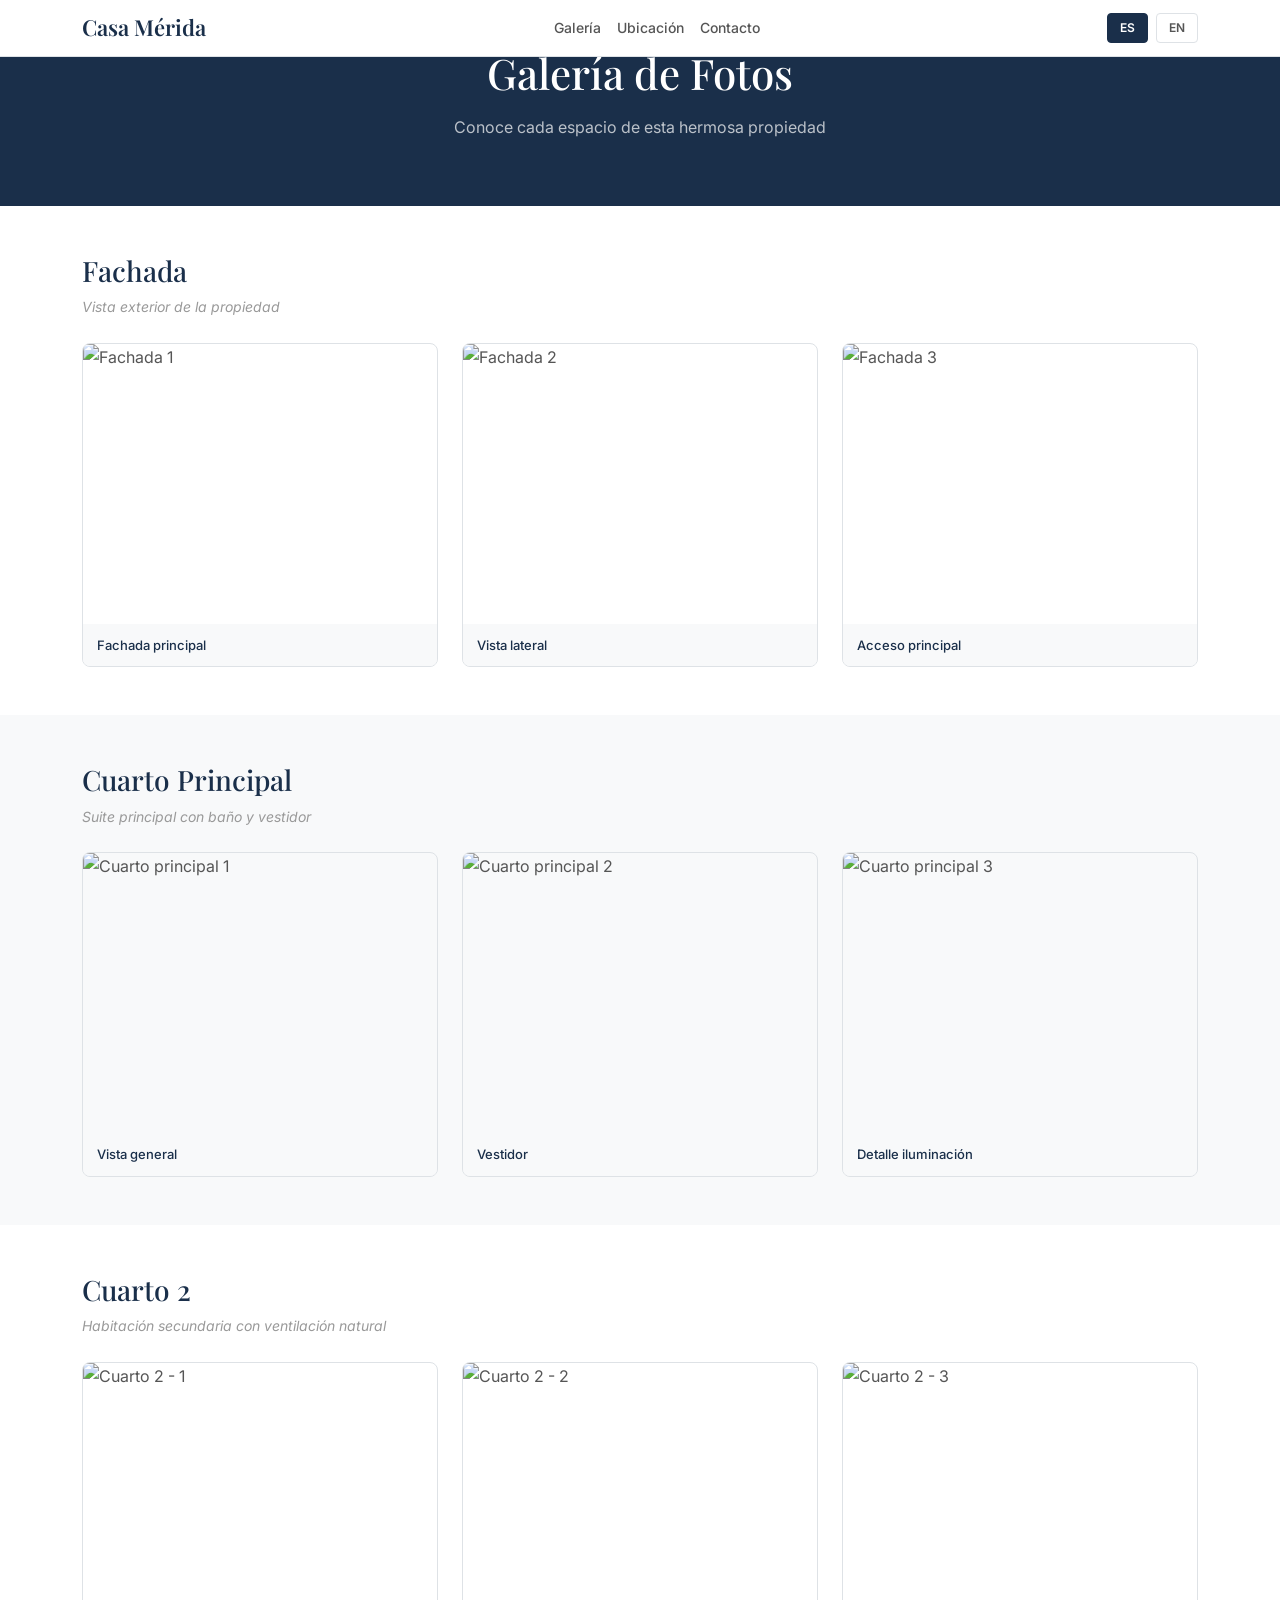
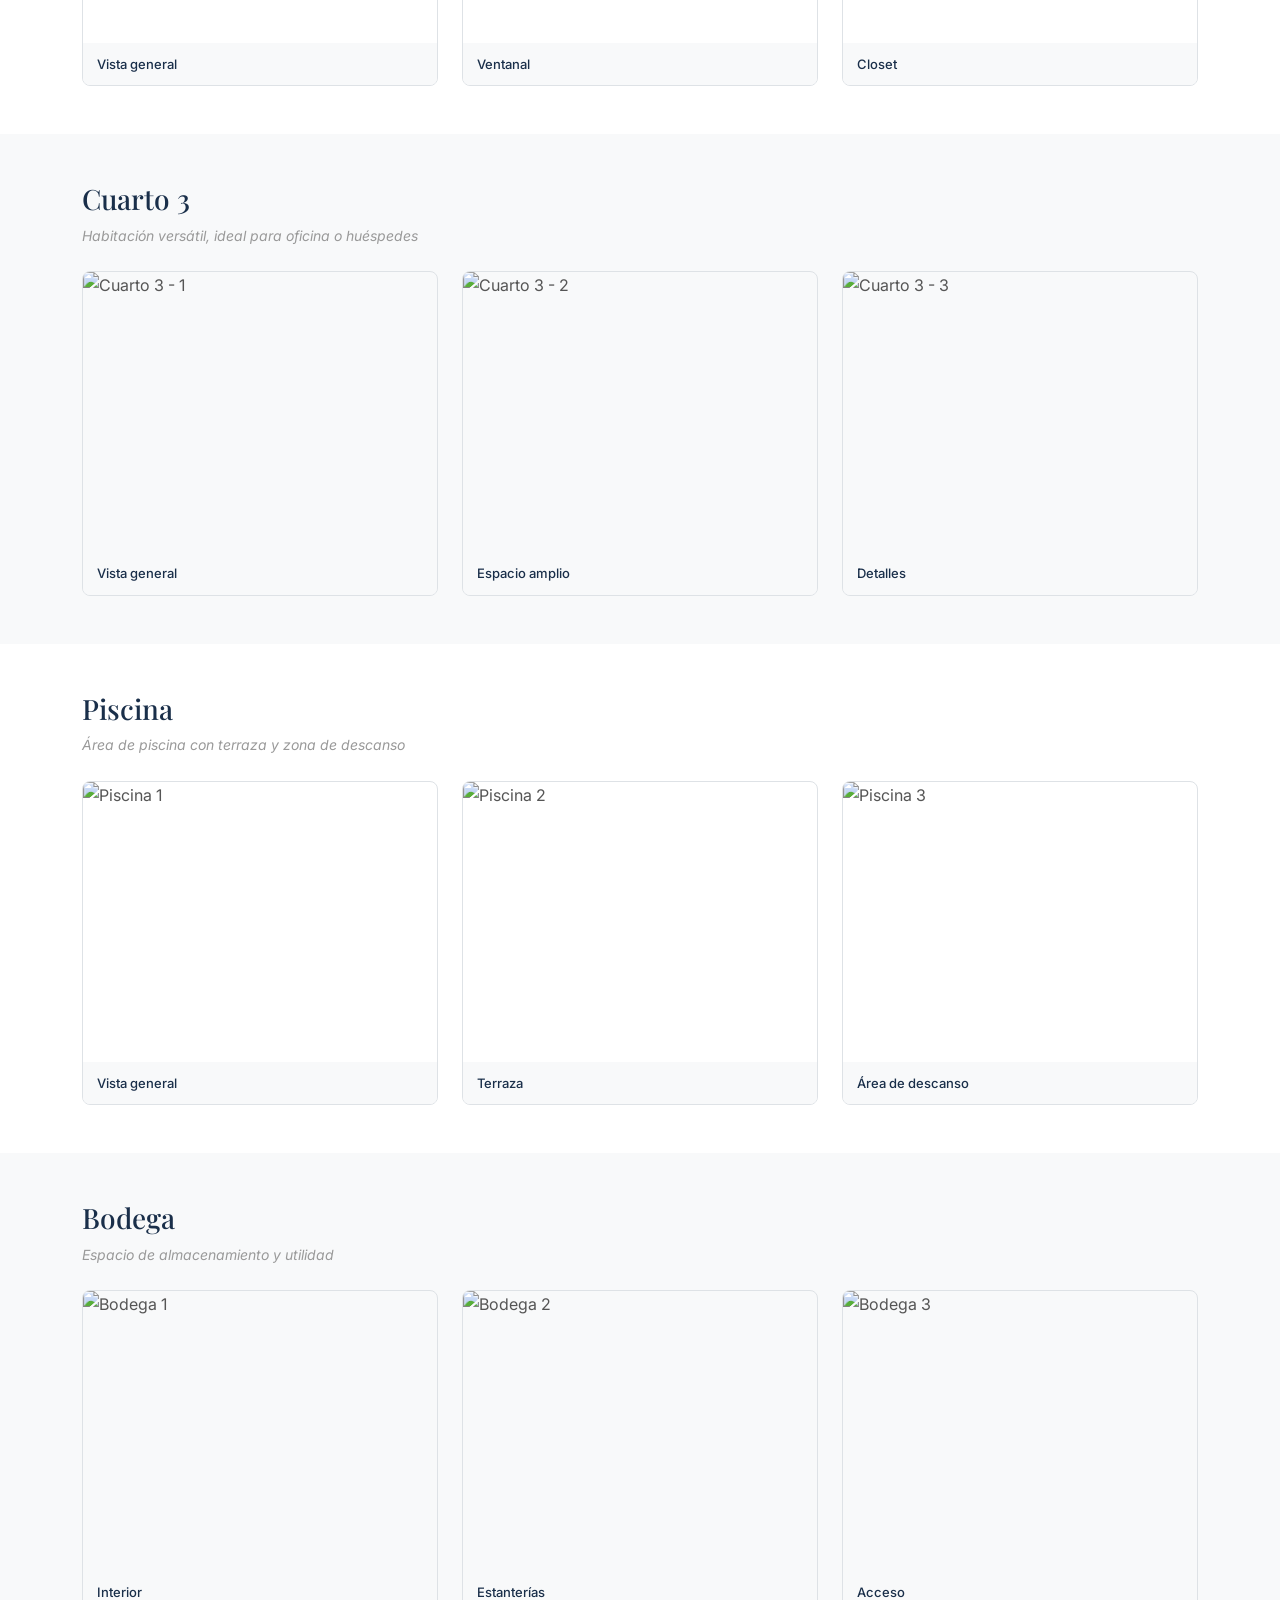
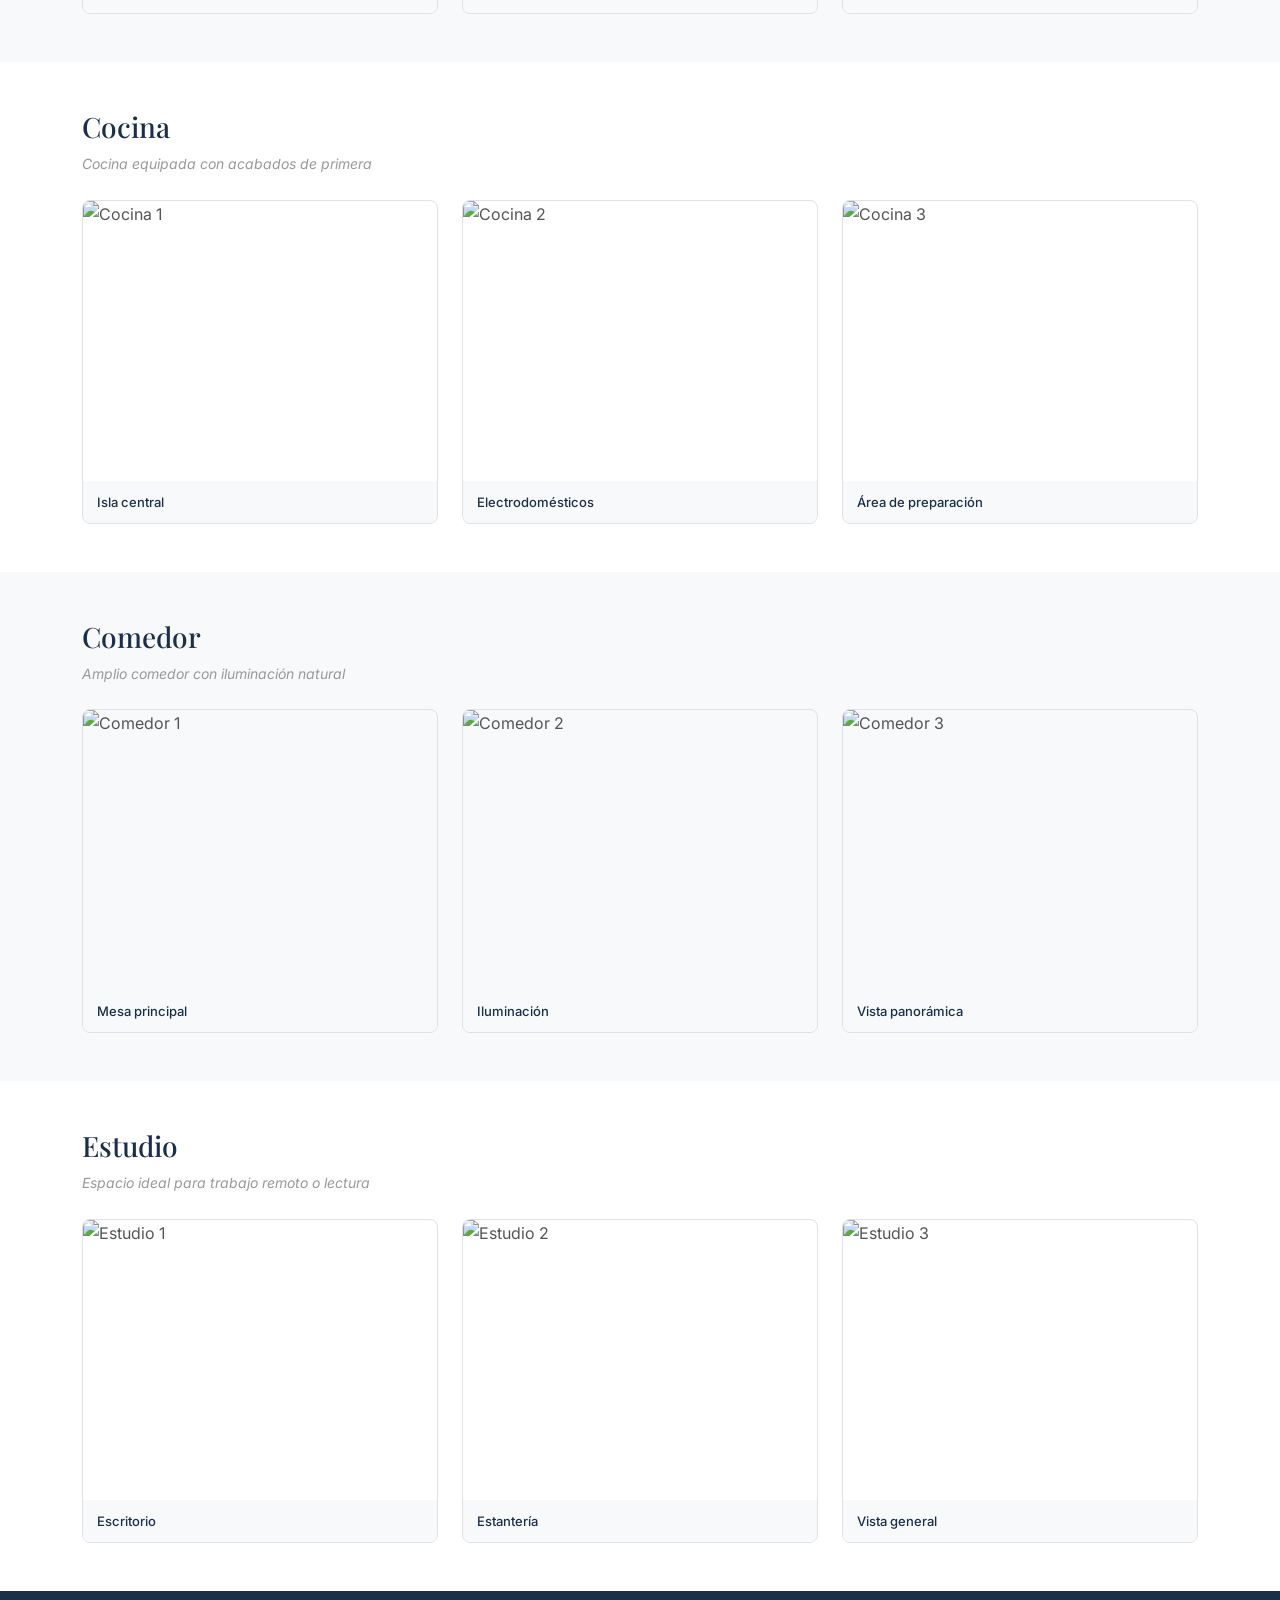
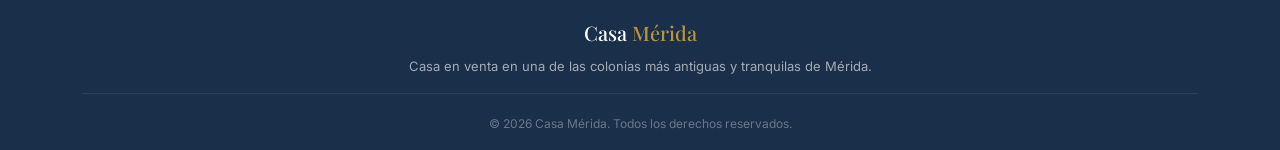
==== assets/pages/galeria.html @ 4648e7e8 "seccion galeria" ====
<!DOCTYPE html>
<html lang="es">
<head>
    <meta charset="UTF-8">
    <meta name="viewport" content="width=device-width, initial-scale=1.0">
    <title>Galería de Fotos — Casa Mérida</title>
    <link href="https://cdn.jsdelivr.net/npm/bootstrap@5.3.3/dist/css/bootstrap.min.css" rel="stylesheet">
    <link href="https://fonts.googleapis.com/css2?family=Playfair+Display:wght@400;600;700&family=Inter:wght@400;500;600&display=swap" rel="stylesheet">
    <style>
        :root {
            --azul: #1a2f4a;
            --azul-claro: #2d4a6f;
            --dorado: #b8943e;
            --gris-texto: #555;
        }
        html { scroll-behavior: smooth; scroll-padding-top: 80px; }
        body { font-family: "Inter", sans-serif; color: var(--gris-texto); line-height: 1.7; }
        h1, h2, h3, h4, h5 { font-family: "Playfair Display", serif; color: var(--azul); }

        .navbar-main { background: #fff; border-bottom: 1px solid #dee2e6; }
        .brand { font-family: "Playfair Display", serif; font-size: 22px; font-weight: 600; color: var(--azul); text-decoration: none; }
        
        .lang-btn { border: 1px solid #dee2e6; background: #fff; padding: 4px 12px; border-radius: 4px; font-size: 12px; font-weight: 600; color: var(--gris-texto); cursor: pointer; font-family: "Inter", sans-serif; }
        .lang-btn.active { background: var(--azul); color: #fff; border-color: var(--azul); }
        
        .nav-link-custom { font-weight: 500; font-size: 14px; color: var(--gris-texto) !important; }
        .nav-link-custom:hover { color: var(--azul) !important; }
        .nav-link-custom.active { color: var(--azul) !important; font-weight: 600; }

        .section-title { font-size: 28px; margin-bottom: 8px; }
        .section-desc { font-size: 14px; color: #999; margin-bottom: 24px; font-style: italic; }

        .foto-card { border-radius: 8px; overflow: hidden; transition: transform 0.3s; cursor: pointer; }
        .foto-card:hover { transform: translateY(-4px); }
        .foto-card img { width: 100%; height: 280px; object-fit: cover; display: block; }
        .foto-card .card-footer-custom { padding: 10px 14px; background: #f8f9fa; font-size: 13px; color: var(--azul); font-weight: 500; }

        /* LIGHTBOX */
        .lightbox-overlay {
            position: fixed;
            inset: 0;
            background: rgba(0,0,0,0.9);
            z-index: 9999;
            display: none;
            align-items: center;
            justify-content: center;
            opacity: 0;
            transition: opacity 0.3s;
        }
        .lightbox-overlay.show { display: flex; opacity: 1; }
        .lightbox-overlay img {
            max-width: 90vw;
            max-height: 85vh;
            border-radius: 8px;
            box-shadow: 0 10px 40px rgba(0,0,0,0.5);
        }
        .lightbox-close {
            position: absolute;
            top: 20px;
            right: 20px;
            width: 44px;
            height: 44px;
            background: rgba(255,255,255,0.15);
            border: none;
            border-radius: 50%;
            color: #fff;
            font-size: 24px;
            cursor: pointer;
            display: flex;
            align-items: center;
            justify-content: center;
            transition: background 0.2s;
        }
        .lightbox-close:hover { background: rgba(255,255,255,0.3); }

        .lightbox-caption {
            position: absolute;
            bottom: 30px;
            left: 0;
            right: 0;
            text-align: center;
            color: rgba(255,255,255,0.7);
            font-size: 15px;
        }

        .lightbox-nav {
            position: absolute;
            top: 50%;
            transform: translateY(-50%);
            width: 44px;
            height: 44px;
            background: rgba(255,255,255,0.15);
            border: none;
            border-radius: 50%;
            color: #fff;
            font-size: 20px;
            cursor: pointer;
            display: flex;
            align-items: center;
            justify-content: center;
            transition: background 0.2s;
        }
        .lightbox-nav:hover { background: rgba(255,255,255,0.3); }
        .lightbox-prev { left: 20px; }
        .lightbox-next { right: 20px; }

        .footer { background: var(--azul); color: rgba(255,255,255,0.6); padding: 30px 0 16px; }

        @media (max-width: 767px) {
            .foto-card img { height: 200px; }
            .section-title { font-size: 22px; }
            .lightbox-nav { width: 36px; height: 36px; font-size: 16px; }
            .lightbox-prev { left: 10px; }
            .lightbox-next { right: 10px; }
        }
    </style>
</head>
<body>

    <nav class="navbar navbar-expand-lg fixed-top navbar-main">
        <div class="container">
            <a class="brand" href="index.html">Casa Mérida</a>
            <button class="navbar-toggler" type="button" data-bs-toggle="collapse" data-bs-target="#menuNav">
                <span class="navbar-toggler-icon"></span>
            </button>
            <div class="collapse navbar-collapse" id="menuNav">
                <ul class="navbar-nav mx-auto">
                    <li class="nav-item"><a class="nav-link nav-link-custom" href="index.html#galeria">Galería</a></li>
                    <li class="nav-item"><a class="nav-link nav-link-custom" href="index.html#ubicacion">Ubicación</a></li>
                    <li class="nav-item"><a class="nav-link nav-link-custom" href="index.html#contacto">Contacto</a></li>
                </ul>
                <div class="d-flex gap-2 mt-2 mt-lg-0 justify-content-center">
                    <button class="lang-btn active" id="btn-es" onclick="cambiarIdioma('es')">ES</button>
                    <button class="lang-btn" id="btn-en" onclick="cambiarIdioma('en')">EN</button>
                </div>
            </div>
        </div>
    </nav>

    <!-- HEADER -->
    <section class="py-5" style="background:var(--azul); padding-top:140px; padding-bottom:70px;">
        <div class="container text-center">
            <h1 class="mb-3" style="color:#fff; font-size:clamp(28px,5vw,42px);" data-i18n="page_title">Galería de Fotos</h1>
            <p style="color:rgba(255,255,255,0.7);" data-i18n="page_sub">Conoce cada espacio de esta hermosa propiedad</p>
        </div>
    </section>

    <!-- FACHADA -->
    <section class="py-5">
        <div class="container">
            <h2 class="section-title" data-i18n="sec_fachada">Fachada</h2>
            <p class="section-desc" data-i18n="sec_fachada_desc">Vista exterior de la propiedad</p>
            <div class="row g-4">
                <div class="col-md-4">
                    <div class="foto-card border" onclick="openLightbox(0, this)">
                        <img src="https://images.unsplash.com/photo-1600596542815-ffad4c1539a9?w=1200&q=80" alt="Fachada 1" data-caption="Fachada principal">
                        <div class="card-footer-custom">Fachada principal</div>
                    </div>
                </div>
                <div class="col-md-4">
                    <div class="foto-card border" onclick="openLightbox(0, this)">
                        <img src="https://images.unsplash.com/photo-1600585154340-be6161a56a0c?w=1200&q=80" alt="Fachada 2" data-caption="Vista lateral">
                        <div class="card-footer-custom">Vista lateral</div>
                    </div>
                </div>
                <div class="col-md-4">
                    <div class="foto-card border" onclick="openLightbox(0, this)">
                        <img src="https://images.unsplash.com/photo-1600607687939-ce8a6c25118c?w=1200&q=80" alt="Fachada 3" data-caption="Acceso principal">
                        <div class="card-footer-custom">Acceso principal</div>
                    </div>
                </div>
            </div>
        </div>
    </section>

    <!-- CUARTO PRINCIPAL -->
    <section class="py-5 bg-light">
        <div class="container">
            <h2 class="section-title" data-i18n="sec_cuarto1">Cuarto Principal</h2>
            <p class="section-desc" data-i18n="sec_cuarto1_desc">Suite principal con baño y vestidor</p>
            <div class="row g-4">
                <div class="col-md-4">
                    <div class="foto-card border" onclick="openLightbox(0, this)">
                        <img src="https://images.unsplash.com/photo-1616594039964-ae9021a400a0?w=1200&q=80" alt="Cuarto principal 1" data-caption="Vista general">
                        <div class="card-footer-custom">Vista general</div>
                    </div>
                </div>
                <div class="col-md-4">
                    <div class="foto-card border" onclick="openLightbox(0, this)">
                        <img src="https://images.unsplash.com/photo-1617325247661-675ab4b64ae2?w=1200&q=80" alt="Cuarto principal 2" data-caption="Vestidor">
                        <div class="card-footer-custom">Vestidor</div>
                    </div>
                </div>
                <div class="col-md-4">
                    <div class="foto-card border" onclick="openLightbox(0, this)">
                        <img src="https://images.unsplash.com/photo-1615874959474-d609969a20ed?w=1200&q=80" alt="Cuarto principal 3" data-caption="Detalle iluminación">
                        <div class="card-footer-custom">Detalle iluminación</div>
                    </div>
                </div>
            </div>
        </div>
    </section>

    <!-- CUARTO 2 -->
    <section class="py-5">
        <div class="container">
            <h2 class="section-title" data-i18n="sec_cuarto2">Cuarto 2</h2>
            <p class="section-desc" data-i18n="sec_cuarto2_desc">Habitación secundaria con ventilación natural</p>
            <div class="row g-4">
                <div class="col-md-4">
                    <div class="foto-card border" onclick="openLightbox(0, this)">
                        <img src="https://images.unsplash.com/photo-1618221195710-dd6b41faaea6?w=1200&q=80" alt="Cuarto 2 - 1" data-caption="Vista general">
                        <div class="card-footer-custom">Vista general</div>
                    </div>
                </div>
                <div class="col-md-4">
                    <div class="foto-card border" onclick="openLightbox(0, this)">
                        <img src="https://images.unsplash.com/photo-1560448204-e02f11c3d0e2?w=1200&q=80" alt="Cuarto 2 - 2" data-caption="Ventanal">
                        <div class="card-footer-custom">Ventanal</div>
                    </div>
                </div>
                <div class="col-md-4">
                    <div class="foto-card border" onclick="openLightbox(0, this)">
                        <img src="https://images.unsplash.com/photo-1540518614846-7eded433c457?w=1200&q=80" alt="Cuarto 2 - 3" data-caption="Closet">
                        <div class="card-footer-custom">Closet</div>
                    </div>
                </div>
            </div>
        </div>
    </section>

    <!-- CUARTO 3 -->
    <section class="py-5 bg-light">
        <div class="container">
            <h2 class="section-title" data-i18n="sec_cuarto3">Cuarto 3</h2>
            <p class="section-desc" data-i18n="sec_cuarto3_desc">Habitación versátil, ideal para oficina o huéspedes</p>
            <div class="row g-4">
                <div class="col-md-4">
                    <div class="foto-card border" onclick="openLightbox(0, this)">
                        <img src="https://images.unsplash.com/photo-1595526114035-0d45ed16cfbf?w=1200&q=80" alt="Cuarto 3 - 1" data-caption="Vista general">
                        <div class="card-footer-custom">Vista general</div>
                    </div>
                </div>
                <div class="col-md-4">
                    <div class="foto-card border" onclick="openLightbox(0, this)">
                        <img src="https://images.unsplash.com/photo-1585412727339-54e4bae3bbf9?w=1200&q=80" alt="Cuarto 3 - 2" data-caption="Espacio amplio">
                        <div class="card-footer-custom">Espacio amplio</div>
                    </div>
                </div>
                <div class="col-md-4">
                    <div class="foto-card border" onclick="openLightbox(0, this)">
                        <img src="https://images.unsplash.com/photo-1617098900591-3f90928e8c54?w=1200&q=80" alt="Cuarto 3 - 3" data-caption="Detalles">
                        <div class="card-footer-custom">Detalles</div>
                    </div>
                </div>
            </div>
        </div>
    </section>

    <!-- PISCINA -->
    <section class="py-5">
        <div class="container">
            <h2 class="section-title" data-i18n="sec_piscina">Piscina</h2>
            <p class="section-desc" data-i18n="sec_piscina_desc">Área de piscina con terraza y zona de descanso</p>
            <div class="row g-4">
                <div class="col-md-4">
                    <div class="foto-card border" onclick="openLightbox(0, this)">
                        <img src="https://images.unsplash.com/photo-1572331165267-854da2b021b1?w=1200&q=80" alt="Piscina 1" data-caption="Vista general">
                        <div class="card-footer-custom">Vista general</div>
                    </div>
                </div>
                <div class="col-md-4">
                    <div class="foto-card border" onclick="openLightbox(0, this)">
                        <img src="https://images.unsplash.com/photo-1519974719765-e6559eac2575?w=1200&q=80" alt="Piscina 2" data-caption="Terraza">
                        <div class="card-footer-custom">Terraza</div>
                    </div>
                </div>
                <div class="col-md-4">
                    <div class="foto-card border" onclick="openLightbox(0, this)">
                        <img src="https://images.unsplash.com/photo-1562844450-4807932dc677?w=1200&q=80" alt="Piscina 3" data-caption="Área de descanso">
                        <div class="card-footer-custom">Área de descanso</div>
                    </div>
                </div>
            </div>
        </div>
    </section>

    <!-- BODEGA -->
    <section class="py-5 bg-light">
        <div class="container">
            <h2 class="section-title" data-i18n="sec_bodega">Bodega</h2>
            <p class="section-desc" data-i18n="sec_bodega_desc">Espacio de almacenamiento y utilidad</p>
            <div class="row g-4">
                <div class="col-md-4">
                    <div class="foto-card border" onclick="openLightbox(0, this)">
                        <img src="https://images.unsplash.com/photo-1558618666-fcd25c85f82e?w=1200&q=80" alt="Bodega 1" data-caption="Interior">
                        <div class="card-footer-custom">Interior</div>
                    </div>
                </div>
                <div class="col-md-4">
                    <div class="foto-card border" onclick="openLightbox(0, this)">
                        <img src="https://images.unsplash.com/photo-1583847268964-b28dc8f51f92?w=1200&q=80" alt="Bodega 2" data-caption="Estanterías">
                        <div class="card-footer-custom">Estanterías</div>
                    </div>
                </div>
                <div class="col-md-4">
                    <div class="foto-card border" onclick="openLightbox(0, this)">
                        <img src="https://images.unsplash.com/photo-1621905251189-08b45d6a269e?w=1200&q=80" alt="Bodega 3" data-caption="Acceso">
                        <div class="card-footer-custom">Acceso</div>
                    </div>
                </div>
            </div>
        </div>
    </section>

    <!-- COCINA -->
    <section class="py-5">
        <div class="container">
            <h2 class="section-title" data-i18n="sec_cocina">Cocina</h2>
            <p class="section-desc" data-i18n="sec_cocina_desc">Cocina equipada con acabados de primera</p>
            <div class="row g-4">
                <div class="col-md-4">
                    <div class="foto-card border" onclick="openLightbox(0, this)">
                        <img src="https://images.unsplash.com/photo-1556909114-f6e7ad7d3136?w=1200&q=80" alt="Cocina 1" data-caption="Isla central">
                        <div class="card-footer-custom">Isla central</div>
                    </div>
                </div>
                <div class="col-md-4">
                    <div class="foto-card border" onclick="openLightbox(0, this)">
                        <img src="https://images.unsplash.com/photo-1600585154526-990dced4db0d?w=1200&q=80" alt="Cocina 2" data-caption="Electrodomésticos">
                        <div class="card-footer-custom">Electrodomésticos</div>
                    </div>
                </div>
                <div class="col-md-4">
                    <div class="foto-card border" onclick="openLightbox(0, this)">
                        <img src="https://images.unsplash.com/photo-1600566753086-00f18fb6b3ea?w=1200&q=80" alt="Cocina 3" data-caption="Área de preparación">
                        <div class="card-footer-custom">Área de preparación</div>
                    </div>
                </div>
            </div>
        </div>
    </section>

    <!-- COMEDOR -->
    <section class="py-5 bg-light">
        <div class="container">
            <h2 class="section-title" data-i18n="sec_comedor">Comedor</h2>
            <p class="section-desc" data-i18n="sec_comedor_desc">Amplio comedor con iluminación natural</p>
            <div class="row g-4">
                <div class="col-md-4">
                    <div class="foto-card border" onclick="openLightbox(0, this)">
                        <img src="https://images.unsplash.com/photo-1617806118233-18e1de247200?w=1200&q=80" alt="Comedor 1" data-caption="Mesa principal">
                        <div class="card-footer-custom">Mesa principal</div>
                    </div>
                </div>
                <div class="col-md-4">
                    <div class="foto-card border" onclick="openLightbox(0, this)">
                        <img src="https://images.unsplash.com/photo-1616486338812-3dadae4b4ace?w=1200&q=80" alt="Comedor 2" data-caption="Iluminación">
                        <div class="card-footer-custom">Iluminación</div>
                    </div>
                </div>
                <div class="col-md-4">
                    <div class="foto-card border" onclick="openLightbox(0, this)">
                        <img src="https://images.unsplash.com/photo-1615873968403-89e068629265?w=1200&q=80" alt="Comedor 3" data-caption="Vista panorámica">
                        <div class="card-footer-custom">Vista panorámica</div>
                    </div>
                </div>
            </div>
        </div>
    </section>

    <!-- ESTUDIO -->
    <section class="py-5">
        <div class="container">
            <h2 class="section-title" data-i18n="sec_estudio">Estudio</h2>
            <p class="section-desc" data-i18n="sec_estudio_desc">Espacio ideal para trabajo remoto o lectura</p>
            <div class="row g-4">
                <div class="col-md-4">
                    <div class="foto-card border" onclick="openLightbox(0, this)">
                        <img src="https://images.unsplash.com/photo-1497366216548-37526070297c?w=1200&q=80" alt="Estudio 1" data-caption="Escritorio">
                        <div class="card-footer-custom">Escritorio</div>
                    </div>
                </div>
                <div class="col-md-4">
                    <div class="foto-card border" onclick="openLightbox(0, this)">
                        <img src="https://images.unsplash.com/photo-1497366811353-6870744d04b2?w=1200&q=80" alt="Estudio 2" data-caption="Estantería">
                        <div class="card-footer-custom">Estantería</div>
                    </div>
                </div>
                <div class="col-md-4">
                    <div class="foto-card border" onclick="openLightbox(0, this)">
                        <img src="https://images.unsplash.com/photo-1524758631624-e2822e304c36?w=1200&q=80" alt="Estudio 3" data-caption="Vista general">
                        <div class="card-footer-custom">Vista general</div>
                    </div>
                </div>
            </div>
        </div>
    </section>

    <!-- LIGHTBOX -->
    <div class="lightbox-overlay" id="lightbox" onclick="closeLightbox(event)">
        <button class="lightbox-close" onclick="closeLightbox(event)">✕</button>
        <button class="lightbox-nav lightbox-prev" onclick="navigateLightbox(-1, event)">❮</button>
        <button class="lightbox-nav lightbox-next" onclick="navigateLightbox(1, event)">❯</button>
        <img id="lightbox-img" src="" alt="Imagen ampliada">
        <div class="lightbox-caption" id="lightbox-caption"></div>
    </div>

    <footer class="footer">
        <div class="container text-center">
            <h5 style="font-family:'Playfair Display',serif; font-size:20px; color:#fff; margin-bottom:10px;">Casa <span style="color:var(--dorado)">Mérida</span></h5>
            <p class="mb-3" style="font-size:13px;" data-i18n="footer_desc">Casa en venta en una de las colonias más antiguas y tranquilas de Mérida.</p>
            <div style="padding-top:20px; border-top:1px solid rgba(255,255,255,0.08); font-size:12px; color:rgba(255,255,255,0.35);" data-i18n="footer_copy">© 2026 Casa Mérida. Todos los derechos reservados.</div>
        </div>
    </footer>

    <script src="https://cdn.jsdelivr.net/npm/bootstrap@5.3.3/dist/js/bootstrap.bundle.min.js"></script>
    <script>
        var traducciones = {
            es: {
                page_title: "Galería de Fotos",
                page_sub: "Conoce cada espacio de esta hermosa propiedad",
                sec_fachada: "Fachada", sec_fachada_desc: "Vista exterior de la propiedad",
                sec_cuarto1: "Cuarto Principal", sec_cuarto1_desc: "Suite principal con baño y vestidor",
                sec_cuarto2: "Cuarto 2", sec_cuarto2_desc: "Habitación secundaria con ventilación natural",
                sec_cuarto3: "Cuarto 3", sec_cuarto3_desc: "Habitación versátil, ideal para oficina o huéspedes",
                sec_piscina: "Piscina", sec_piscina_desc: "Área de piscina con terraza y zona de descanso",
                sec_bodega: "Bodega", sec_bodega_desc: "Espacio de almacenamiento y utilidad",
                sec_cocina: "Cocina", sec_cocina_desc: "Cocina equipada con acabados de primera",
                sec_comedor: "Comedor", sec_comedor_desc: "Amplio comedor con iluminación natural",
                sec_estudio: "Estudio", sec_estudio_desc: "Espacio ideal para trabajo remoto o lectura",
                footer_desc: "Casa en venta en una de las colonias más antiguas y tranquilas de Mérida.",
                footer_copy: "© 2026 Casa Mérida. Todos los derechos reservados."
            },
            en: {
                page_title: "Photo Gallery",
                page_sub: "Explore every space of this beautiful property",
                sec_fachada: "Facade", sec_fachada_desc: "Exterior view of the property",
                sec_cuarto1: "Master Bedroom", sec_cuarto1_desc: "Master suite with bath and walk-in closet",
                sec_cuarto2: "Bedroom 2", sec_cuarto2_desc: "Secondary room with natural ventilation",
                sec_cuarto3: "Bedroom 3", sec_cuarto3_desc: "Versatile room, ideal for office or guests",
                sec_piscina: "Pool", sec_piscina_desc: "Pool area with terrace and lounge zone",
                sec_bodega: "Storage", sec_bodega_desc: "Storage and utility space",
                sec_cocina: "Kitchen", sec_cocina_desc: "Equipped kitchen with premium finishes",
                sec_comedor: "Dining Room", sec_comedor_desc: "Spacious dining room with natural lighting",
                sec_estudio: "Study", sec_estudio_desc: "Ideal space for remote work or reading",
                footer_desc: "House for sale in one of Mérida's oldest and quietest neighborhoods.",
                footer_copy: "© 2026 Casa Mérida. All rights reserved."
            }
        };

        function cambiarIdioma(idioma) {
            document.getElementById('btn-es').classList.toggle('active', idioma === 'es');
            document.getElementById('btn-en').classList.toggle('active', idioma === 'en');
            document.documentElement.lang = idioma;
            document.querySelectorAll('[data-i18n]').forEach(function(el) {
                var k = el.getAttribute('data-i18n');
                if (traducciones[idioma][k]) el.innerHTML = traducciones[idioma][k];
            });
            document.title = idioma === 'en' ? 'Photo Gallery — Casa Mérida' : 'Galería de Fotos — Casa Mérida';
        }

        // LIGHTBOX
        var allImages = [];
        var currentIndex = 0;

        // Collect all images on page load
        function collectImages() {
            allImages = [];
            document.querySelectorAll('.foto-card img').forEach(function(img) {
                allImages.push({
                    src: img.src,
                    alt: img.alt,
                    caption: img.getAttribute('data-caption') || img.alt
                });
            });
        }

        function openLightbox(index, el) {
            collectImages();
            // Find the clicked image's index in allImages
            var clickedSrc = el.querySelector('img').src;
            currentIndex = 0;
            for (var i = 0; i < allImages.length; i++) {
                if (allImages[i].src === clickedSrc) {
                    currentIndex = i;
                    break;
                }
            }
            showLightboxImage();
            document.getElementById('lightbox').classList.add('show');
            document.body.style.overflow = 'hidden';
        }

        function showLightboxImage() {
            var img = document.getElementById('lightbox-img');
            img.src = allImages[currentIndex].src;
            img.alt = allImages[currentIndex].alt;
            document.getElementById('lightbox-caption').textContent = allImages[currentIndex].caption;
        }

        function navigateLightbox(direction, e) {
            e.stopPropagation();
            currentIndex += direction;
            if (currentIndex < 0) currentIndex = allImages.length - 1;
            if (currentIndex >= allImages.length) currentIndex = 0;
            showLightboxImage();
        }

        function closeLightbox(e) {
            if (e.target.id === 'lightbox' || e.target.classList.contains('lightbox-close')) {
                document.getElementById('lightbox').classList.remove('show');
                document.body.style.overflow = '';
            }
        }

        // Keyboard navigation
        document.addEventListener('keydown', function(e) {
            var lightbox = document.getElementById('lightbox');
            if (!lightbox.classList.contains('show')) return;
            if (e.key === 'Escape') {
                lightbox.classList.remove('show');
                document.body.style.overflow = '';
            }
            if (e.key === 'ArrowLeft') navigateLightbox(-1, e);
            if (e.key === 'ArrowRight') navigateLightbox(1, e);
        });
    </script>
</body>
</html>
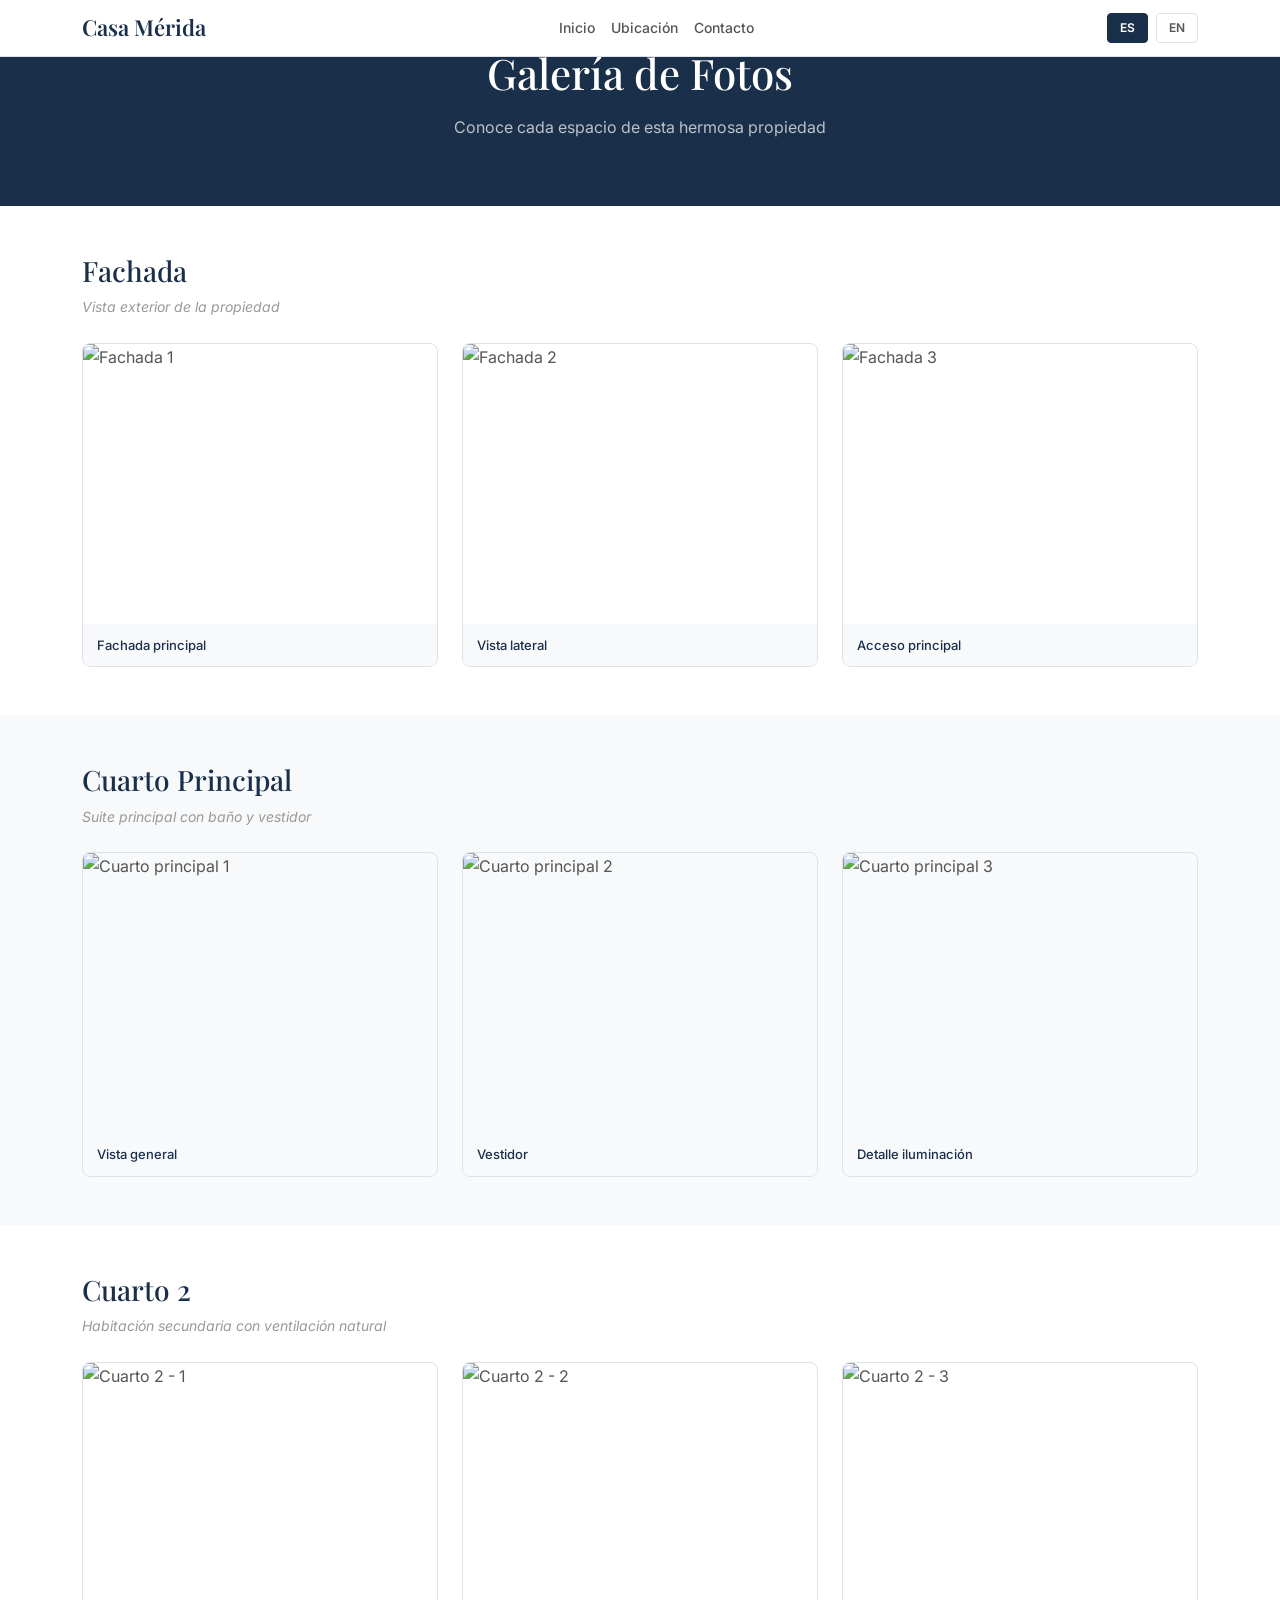
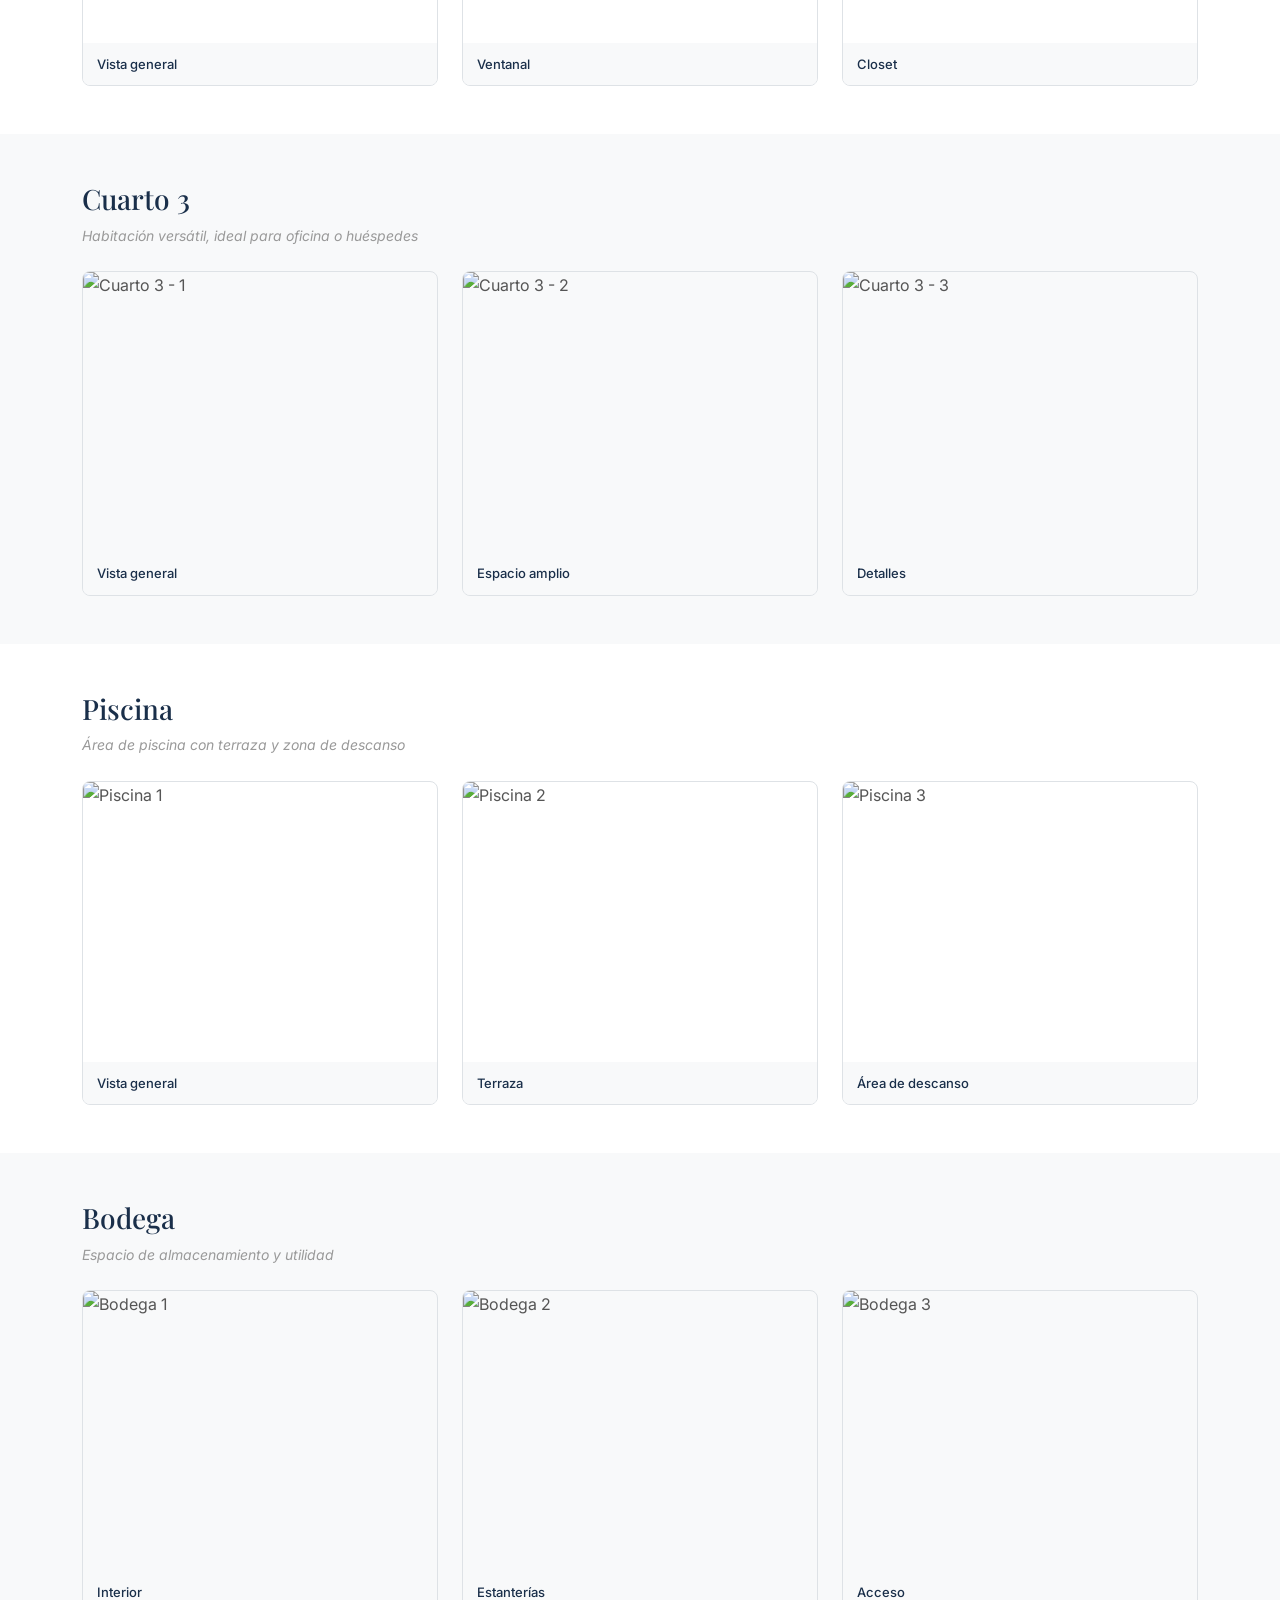
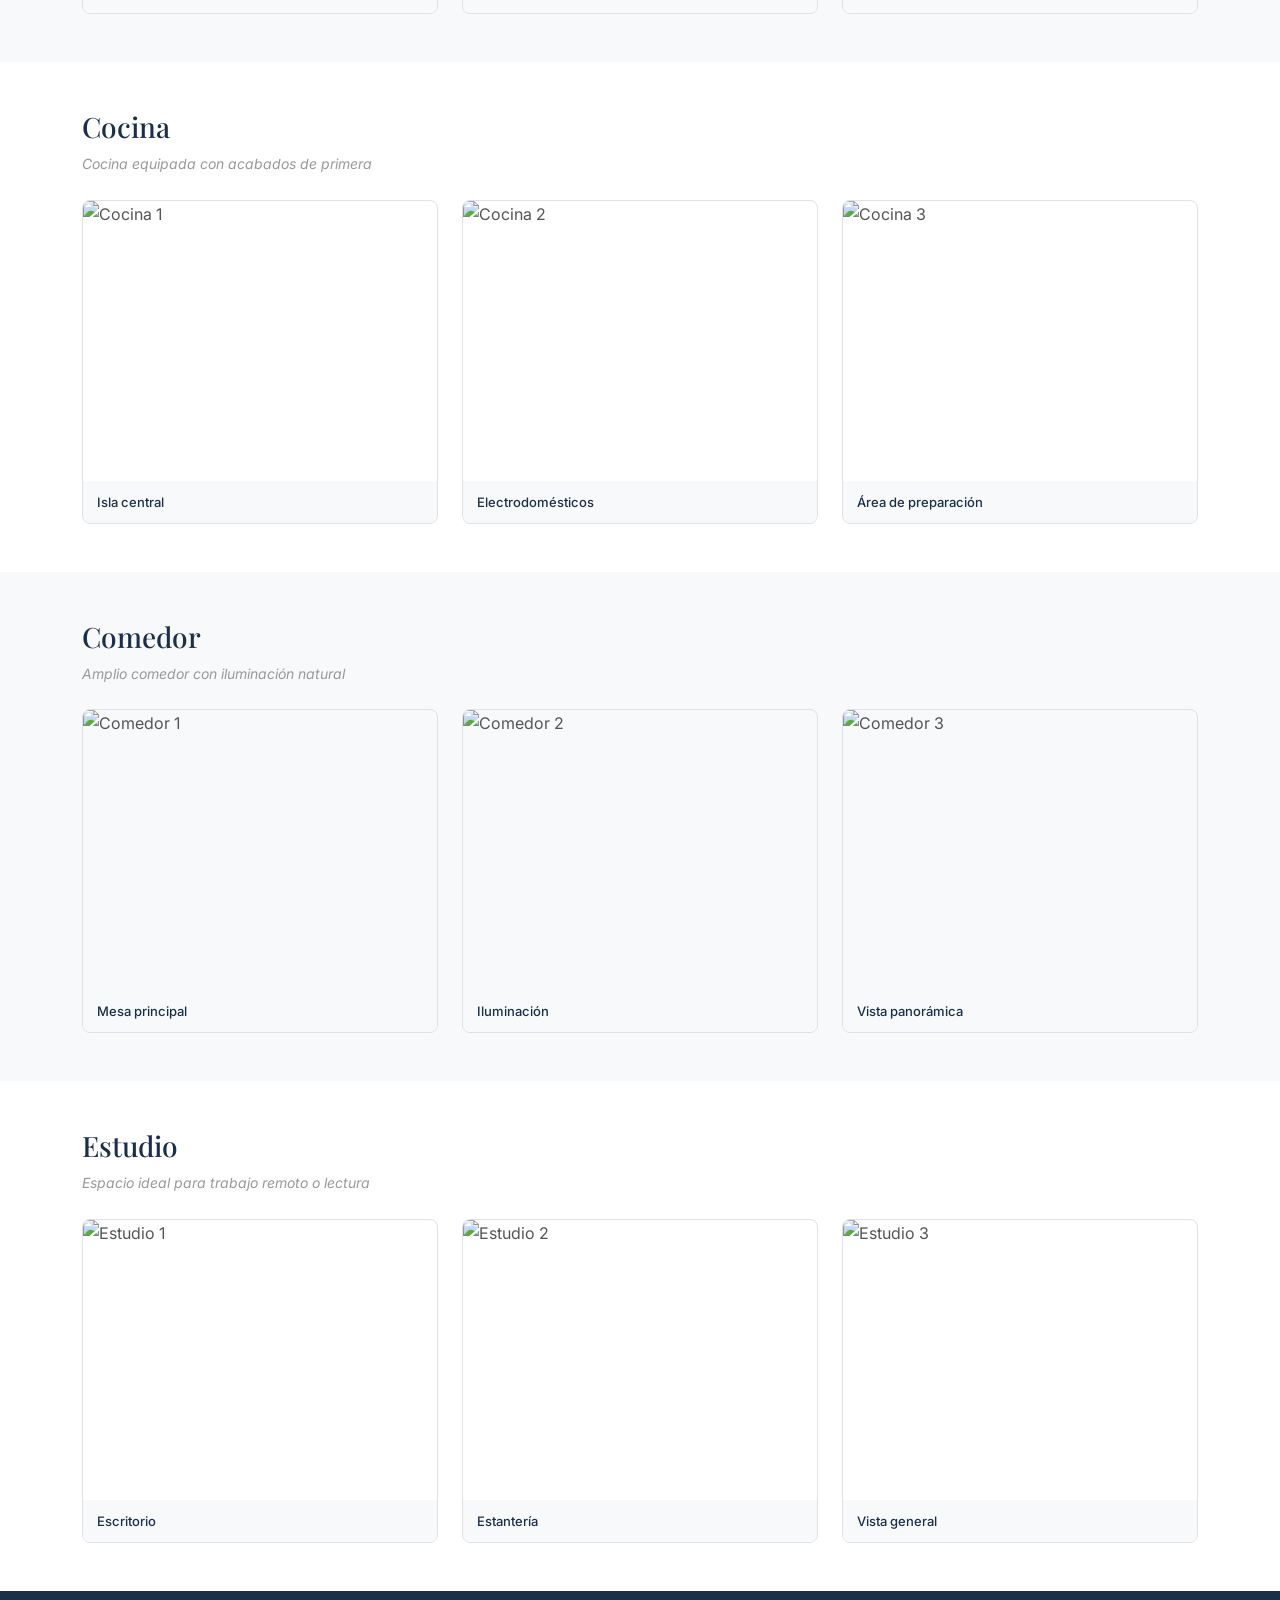
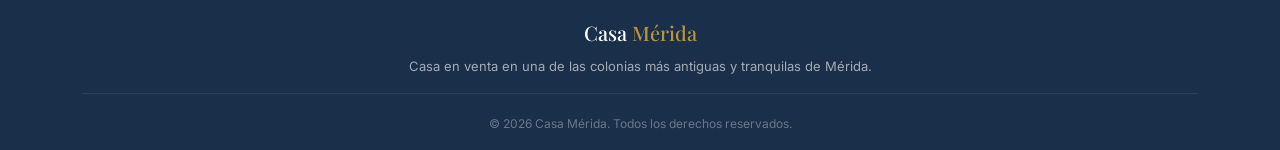
==== commit e9170fb6: "fotos" ====
--- a/assets/pages/galeria.html
+++ b/assets/pages/galeria.html
@@ -125,7 +125,7 @@
             </button>
             <div class="collapse navbar-collapse" id="menuNav">
                 <ul class="navbar-nav mx-auto">
-                    <li class="nav-item"><a class="nav-link nav-link-custom" href="index.html#galeria">Galería</a></li>
+                    <li class="nav-item"><a class="nav-link nav-link-custom" href="../../index.html">Inicio</a></li>
                     <li class="nav-item"><a class="nav-link nav-link-custom" href="index.html#ubicacion">Ubicación</a></li>
                     <li class="nav-item"><a class="nav-link nav-link-custom" href="index.html#contacto">Contacto</a></li>
                 </ul>
